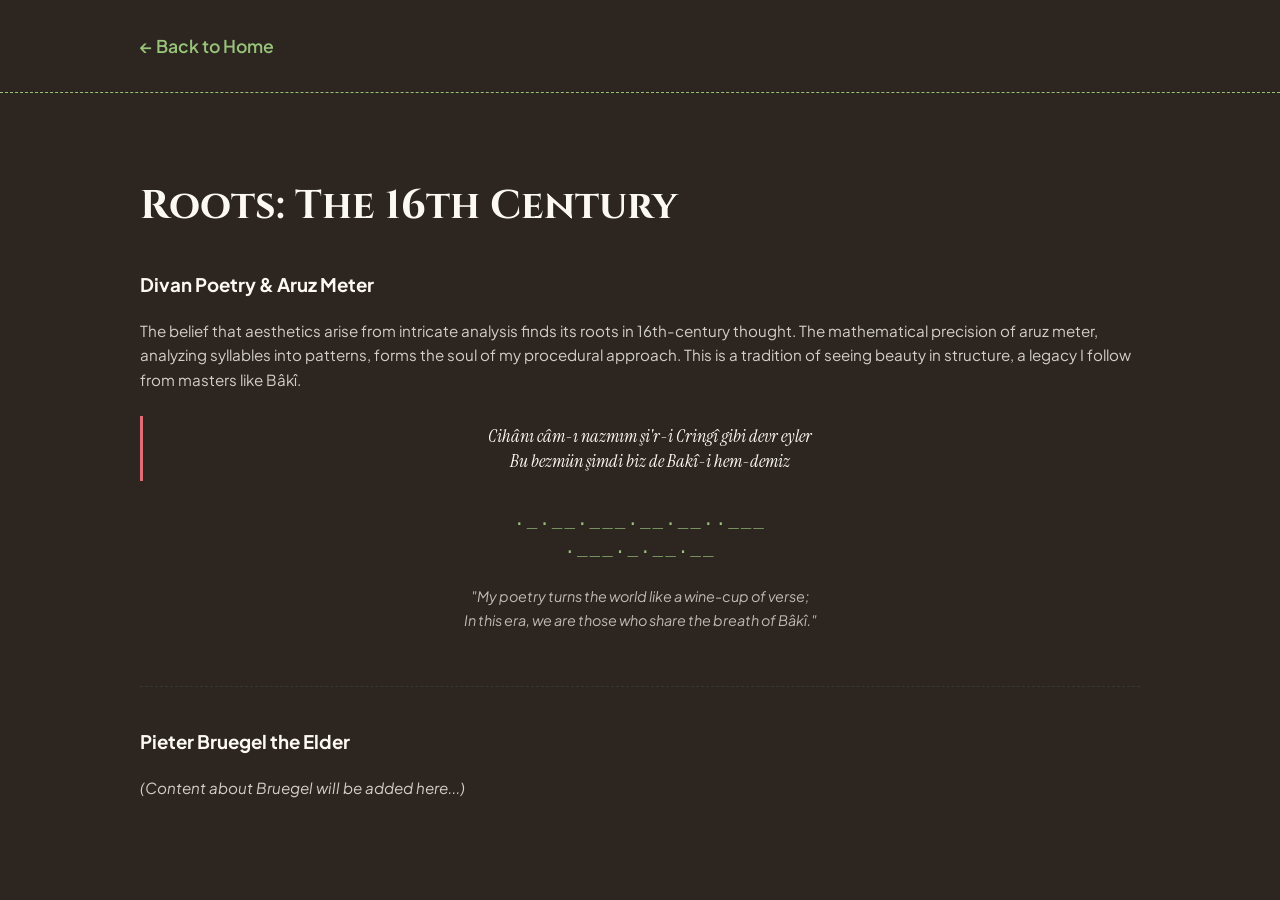
==== 16th-century.html @ cf0208a7 "first commit" ====
<!DOCTYPE html>
<html lang="en">
<head>
    <meta charset="UTF-8">
    <meta name="viewport" content="width=device-width, initial-scale=1.0">
    <title>Roots: 16th Century | Onur Çulhaoğlu</title>
    <link rel="preconnect" href="https://fonts.googleapis.com">
    <link rel="preconnect" href="https://fonts.gstatic.com" crossorigin>
    <link href="https://fonts.googleapis.com/css2?family=Cinzel:wght@500;700&family=Instrument+Serif:ital@0;1&family=Plus+Jakarta+Sans:wght@400;500;600&display=swap" rel="stylesheet">
    <link rel="stylesheet" href="style.css">
</head>
<body>
    <header class="page-header">
        <div class="container">
            <a href="index.html" class="back-link">&larr; Back to Home</a>
        </div>
    </header>
    <main class="container">
        <section class="gallery-section">
            <h2 class="section-title">Roots: The 16th Century</h2>
            
            <div class="modal-section">
                <h3>Divan Poetry & Aruz Meter</h3>
                <p class="inspiration-desc">The belief that aesthetics arise from intricate analysis finds its roots in 16th-century thought. The mathematical precision of aruz meter, analyzing syllables into patterns, forms the soul of my procedural approach. This is a tradition of seeing beauty in structure, a legacy I follow from masters like Bâkî.</p>
                <div class="couplet">
                    <p>Cihânı câm-ı nazmım şi'r-i Cringî gibi devr eyler</p>
                    <p>Bu bezmün şimdi biz de Bakî-i hem-demiz</p>
                </div>
                <code class="aruz-pattern">._.__.___.__.__..___<br>.___._.__.__</code>
                <p class="translation">"My poetry turns the world like a wine-cup of verse;<br>In this era, we are those who share the breath of Bâkî."</p>
            </div>
            <div class="modal-section">
                <h3>Pieter Bruegel the Elder</h3>
                <p class="inspiration-desc"><em>(Content about Bruegel will be added here...)</em></p>
            </div>
        </section>
    </main>
</body>
</html>
---- style.css ----
/* Temel Sıfırlamalar ve Renk Paleti */
:root {
    --bg-color: #2c2520;        /* Koyu toprak/kahve tonu */
    --text-color: #fcf8f2;      /* Sıcak parşömen kağıdı rengi */
    --accent-color: #e06c75;    /* Canlı kırmızı */
    --secondary-color: #98c379; /* Canlı yeşil */
    --card-bg: #3a312c;         /* Arka plandan biraz daha açık koyu ton */
}

body {
    margin: 0;
    padding: 0;
    background-color: var(--bg-color);
    color: var(--text-color);
    font-family: 'Plus Jakarta Sans', sans-serif;
    line-height: 1.6;
}

.container {
    max-width: 1000px;
    margin: 0 auto;
    padding: 0 2rem;
}

/* Üst Kısım Tasarımı */
.hero-section {
    padding: 5rem 0 3rem 0;
    border-bottom: 1px dashed var(--secondary-color); /* Kilim dikişi gibi hafif kesikli çizgi */
}

.site-title {
    font-family: 'Cinzel', serif;
    font-size: 3rem;
    margin: 0;
    color: var(--text-color);
    letter-spacing: 2px;
}

.subtitle {
    font-family: 'Plus Jakarta Sans', sans-serif;
    font-size: 1.2rem;
    color: var(--accent-color);
    text-transform: uppercase;
    letter-spacing: 1px;
    margin-top: 0.5rem;
    font-weight: 600;
}

.manifesto {
    margin-top: 3rem;
    max-width: 700px;
}

.manifesto em {
    font-family: 'Instrument Serif', serif;
    font-size: 1.8rem;
    color: var(--secondary-color);
    line-height: 1.3;
    display: block;
    margin-bottom: 1.5rem;
}

.bio-text {
    font-size: 1.1rem;
    opacity: 0.9;
}

/* Visual Synthesis Section */
.visual-synthesis-section {
    padding: 4rem 0;
    background-color: #25201b; /* Slightly different bg to stand out */
    border-bottom: 1px dashed var(--secondary-color);
}

.visuals-grid {
    display: grid;
    grid-template-columns: 1fr 1fr;
    gap: 3rem;
    align-items: start;
}

.visual-item {
    text-align: center;
}

.visual-item h3 {
    font-family: 'Cinzel', serif;
    font-size: 1.5rem;
    color: var(--secondary-color);
    margin: 0 0 1rem 0;
}

.visual-item canvas {
    width: 100%;
    height: auto;
    border: 1px solid rgba(74, 107, 108, 0.15);
    background-color: var(--card-bg);
    border-radius: 4px;
}

.visual-item p {
    font-size: 0.9rem;
    opacity: 0.8;
    margin-top: 1rem;
    max-width: 400px;
    margin-left: auto;
    margin-right: auto;
}

/* Galeri Alanı */
.inspo-section,
.works-section {
    padding: 3rem 0;
}

.works-section {
    border-top: 1px dashed var(--secondary-color);
}

.section-title {
    font-family: 'Cinzel', serif;
    font-size: 2.2rem;
    margin-bottom: 2rem;
    position: relative;
    text-align: center;
}

.category-grid {
    display: grid;
    grid-template-columns: repeat(3, 1fr);
    gap: 2rem;
}

.category-card {
    display: block;
    background: var(--card-bg);
    border-radius: 4px;
    text-decoration: none;
    box-shadow: 0 4px 20px rgba(0, 0, 0, 0.2);
    transition: transform 0.3s ease, box-shadow 0.3s ease;
    position: relative;
    overflow: hidden;
    padding: 0;
    aspect-ratio: 4 / 3; /* Recommended aspect ratio */
}

.category-card:hover {
    transform: translateY(-8px);
    box-shadow: 0 12px 35px rgba(0, 0, 0, 0.3);
}

.category-card img {
    display: block;
    width: 100%;
    height: 100%;
    object-fit: cover;
    transition: transform 0.4s ease;
}

.category-card:hover img {
    transform: scale(1.1);
}

.category-card::after {
    content: attr(data-title);
    position: absolute;
    bottom: 0;
    left: 0;
    right: 0;
    padding: 1.5rem 1rem 1rem 1rem;
    background: linear-gradient(to top, rgba(0,0,0,0.9) 20%, transparent);
    color: white;
    text-align: center;
    font-family: 'Cinzel', serif;
    font-size: 1.5rem;
    opacity: 0;
    transform: translateY(20%);
    transition: opacity 0.4s ease, transform 0.4s ease;
    pointer-events: none;
}

.category-card:hover::after {
    opacity: 1;
    transform: translateY(0);
}

/* Text-based cards for Inspirations section */
.category-card--text {
    padding: 2rem;
    aspect-ratio: auto;
    text-align: center;
    color: var(--text-color);
}

.category-card--text:hover img { transform: none; }
.category-card--text::after { display: none; }

.category-card--text h3 {
    font-family: 'Cinzel', serif;
    font-size: 1.5rem;
    color: var(--secondary-color);
    margin: 0 0 0.75rem 0;
}

.category-card--text p {
    margin: 0;
    font-size: 0.95rem;
    opacity: 0.8;
}

.inspiration-desc {
    font-size: 0.95rem;
    opacity: 0.8;
    margin-bottom: 1.5rem;
}

.couplet {
    font-family: 'Instrument Serif', serif;
    font-size: 1.1rem;
    font-style: italic;
    text-align: center;
    margin: 1.5rem auto;
    padding: 0.5rem 0 0.5rem 1rem;
    border-left: 3px solid var(--accent-color);
    color: var(--text-color);
}

.couplet p { margin: 0; line-height: 1.4; }

.aruz-pattern { display: block; font-family: monospace; font-size: 1.1rem; text-align: center; color: var(--secondary-color); margin: 1.5rem 0; letter-spacing: 2px; }

.translation { font-size: 0.9rem; font-style: italic; text-align: center; opacity: 0.7; margin-top: 1rem; }


/* Responsive Design for smaller screens */
@media (max-width: 768px) {
    .category-grid {
        grid-template-columns: 1fr;
    }
    .visuals-grid {
        grid-template-columns: 1fr;
        gap: 4rem;
    }
}

.modal-section { margin-bottom: 2.5rem; padding-bottom: 2.5rem; border-bottom: 1px dashed rgba(74, 107, 108, 0.3); }
.modal-section:last-child { border-bottom: none; margin-bottom: 0; padding-bottom: 0; }

/* =============================================== */
/* STYLES FOR SUB-PAGES (CARDS, 3D MODELS)         */
/* =============================================== */

.page-header {
    padding: 2rem 0;
    border-bottom: 1px dashed var(--secondary-color);
    margin-bottom: 2rem;
}

.back-link {
    color: var(--secondary-color);
    text-decoration: none;
    font-weight: 600;
    font-size: 1.1rem;
    transition: color 0.2s ease;
}

.back-link:hover {
    color: var(--accent-color);
}

.gallery-section {
    padding: 1rem 0 4rem 0;
}

.gallery-section .section-title {
    text-align: left;
    font-size: 2.5rem;
}

.section-desc {
    font-size: 1.1rem;
    opacity: 0.9;
    max-width: 700px;
    margin-top: -1rem;
    margin-bottom: 4rem;
}

/* Card Deck Animation (for cards.html) */
.asset-grid {
    position: relative; 
    display: flex; 
    justify-content: center;
    align-items: center;
    min-height: 500px;
    margin-top: 2rem;
}

.asset-card {
    background: var(--card-bg);
    border: 1px solid rgba(74, 107, 108, 0.15);
    border-radius: 4px;
    overflow: hidden;
    box-shadow: 0 4px 20px rgba(44, 37, 32, 0.04);
    transition: transform 0.6s cubic-bezier(0.4, 0, 0.2, 1), box-shadow 0.4s ease;
    width: 280px;
    position: absolute;
    transform-origin: bottom center;
    animation: var(--fan-animation-name) forwards linear;
    animation-timeline: view(block); /* Animasyonun kaydırmaya bağlı olmasını sağlar */
    animation-range: entry 30% entry 70%; /* Animasyon başlangıç ve bitiş aralığı (daha merkezi) */
}

@keyframes fan-out-far-left   { to { transform: rotate(-18deg) translateX(-200px); } }
@keyframes fan-out-mid-left   { to { transform: rotate(-12deg) translateX(-130px); } }
@keyframes fan-out-near-left  { to { transform: rotate(-6deg) translateX(-65px); } }
@keyframes fan-out-center { to { transform: translateY(-30px); } }
@keyframes fan-out-near-right { to { transform: rotate(6deg) translateX(65px); } }
@keyframes fan-out-mid-right  { to { transform: rotate(12deg) translateX(130px); } }
@keyframes fan-out-far-right  { to { transform: rotate(18deg) translateX(200px); } }

@keyframes fan-out-left { to { transform: rotate(-15deg) translateX(-120px); } }
@keyframes fan-out-right { to { transform: rotate(15deg) translateX(120px); } }

.asset-card:nth-child(1) { --fan-animation-name: fan-out-far-left; }
.asset-card:nth-child(2) { --fan-animation-name: fan-out-mid-left; }
.asset-card:nth-child(3) { --fan-animation-name: fan-out-near-left; }
.asset-card:nth-child(4) { --fan-animation-name: fan-out-center; z-index: 2; }
.asset-card:nth-child(5) { --fan-animation-name: fan-out-near-right; }
.asset-card:nth-child(6) { --fan-animation-name: fan-out-mid-right; }
.asset-card:nth-child(7) { --fan-animation-name: fan-out-far-right; }

.asset-grid:has(.asset-card:first-child:nth-last-child(3)) .asset-card:nth-child(1) { --fan-animation-name: fan-out-left; }
.asset-grid:has(.asset-card:first-child:nth-last-child(3)) .asset-card:nth-child(2) { --fan-animation-name: fan-out-center; z-index: 2; }
.asset-grid:has(.asset-card:first-child:nth-last-child(3)) .asset-card:nth-child(3) { --fan-animation-name: fan-out-right; }

.deck-sub-title {
    font-family: 'Cinzel', serif;
    font-size: 1.3rem;
    color: var(--secondary-color);
    border-bottom: 1px solid rgba(74, 107, 108, 0.1);
    padding-bottom: 0.5rem;
    margin-top: 4rem;
    margin-bottom: 1.5rem;
    letter-spacing: 1px;
}

.asset-card:hover {
    transform: translateY(-15px) scale(1.03);
    box-shadow: 0 12px 35px rgba(44, 37, 32, 0.1);
    z-index: 10;
}

.asset-image-wrapper { display: block; line-height: 0; }
.asset-image-wrapper img { width: 100%; height: auto; display: block; }

/* 3D Models Container (for 3d-models.html) */
.models-container { display: grid; grid-template-columns: 1fr; gap: 2.5rem; }

.sketchfab-embed-wrapper {
    margin-bottom: 0;
    border: 1px solid rgba(74, 107, 108, 0.15);
    border-radius: 4px;
    overflow: hidden;
    box-shadow: 0 4px 20px rgba(0,0,0, 0.2);
    background: #25201b;
}

.sketchfab-embed-wrapper iframe { display: block; width: 100%; height: 480px; border: 0; }
.sketchfab-embed-wrapper p { background: var(--card-bg); padding: 0.75rem; margin: 0 !important; font-size: 0.8rem !important; text-align: center; line-height: 1.4; }
.sketchfab-embed-wrapper p a { color: var(--secondary-color) !important; }

/* Demo Showcase (for demos.html) */
.demo-showcase {
    background: var(--card-bg);
    border: 1px solid rgba(74, 107, 108, 0.15);
    border-radius: 4px;
    margin-top: -2rem;
    box-shadow: 0 4px 20px rgba(44, 37, 32, 0.04);
    overflow: hidden; /* To keep border-radius on children */
}

.demo-showcase .deck-sub-title {
    margin-top: 0;
    padding: 1.5rem 2rem 0 2rem;
    border-bottom: none;
}

.demo-media {
    padding: 1rem 2rem 0 2rem;
}

.demo-media img {
    width: 100%;
    display: block;
}

.demo-info {
    padding: 1.5rem 2rem 2rem 2rem;
}

.demo-info h4 {
    font-family: 'Cinzel', serif;
    font-size: 1.2rem;
    color: var(--text-color);
    margin: 0 0 1rem 0;
}

.demo-info p { margin: 0 0 2rem 0; opacity: 0.9; }

.button-link { display: inline-block; background-color: var(--secondary-color); color: var(--bg-color); padding: 0.8rem 1.5rem; border-radius: 4px; text-decoration: none; font-weight: 600; transition: background-color 0.3s ease, transform 0.3s ease; }
.button-link:hover { background-color: var(--accent-color); transform: translateY(-2px); }

/* =============================================== */
/* RETRO THEME (for retro-inspirations.html)       */
/* =============================================== */

.retro-theme {
    --bg-color: #3a3a3a; /* Daha yumuşak bir antrasit */
    --text-color: #f0f0f0;
    --accent-color: #ff4136;    /* NES Red */
    --secondary-color: #00bfff; /* NES Blue */
    --highlight-color: #ffff00; /* NES Yellow */

    font-family: 'Press Start 2P', cursive;
    font-size: 14px; /* Pixel fonts are best at specific sizes */
    line-height: 1.8;
    background-color: var(--bg-color);
    color: var(--text-color);
    image-rendering: pixelated;
}

.retro-theme .page-header { border-bottom-color: var(--accent-color); }
.retro-theme .back-link { color: var(--secondary-color); font-size: 1em; }
.retro-theme .back-link:hover { color: var(--highlight-color); }

.retro-theme .section-title {
    font-size: 2em;
    color: var(--accent-color);
    text-shadow: 3px 3px 0 var(--secondary-color);
    letter-spacing: 2px;
    margin-bottom: 3rem;
}

.retro-theme .modal-section { border-color: rgba(255, 255, 255, 0.2); }
.retro-theme .modal-section h3 { font-family: 'Press Start 2P', cursive; color: var(--highlight-color); font-size: 1.2em; }
.retro-theme .inspiration-desc { font-size: 1em; opacity: 0.9; }

.game-showcase {
    display: flex;
    gap: 2rem;
    align-items: center;
    background-color: #4a4a4a; /* Daha açık bir gri */
    padding: 2rem;
    border: 2px solid var(--secondary-color);
    margin-bottom: 3rem;
}

.game-media { flex: 1; }
.game-media img { width: 100%; display: block; border: 2px solid var(--text-color); }

.game-info { flex: 2; }
.game-info h3 { font-family: 'Press Start 2P', cursive; color: var(--accent-color); font-size: 1.5em; margin: 0 0 1rem 0; }
.game-info p { margin: 0; opacity: 0.9; }

@media (max-width: 768px) {
    .game-showcase {
        flex-direction: column;
    }
    .retro-theme .section-title { font-size: 1.5em; }
    .game-info h3 { font-size: 1.2em; }
}

/* =============================================== */
/* TERMINAL THEME (for procedural-inspirations.html) */
/* =============================================== */

.terminal-theme {
    --bg-color: #282c34;        /* Antrasit */
    --text-color: #c5c8c6;      /* Açık gri */
    --accent-color: #8cda8c;    /* Terminal yeşili */
    --secondary-color: #f0c674; /* Terminal sarısı/amber */
    --highlight-color: #61afef; /* Terminal mavisi */

    font-family: 'Source Code Pro', monospace;
    background-color: var(--bg-color);
    color: var(--text-color);
}

.terminal-theme .page-header { border-bottom-color: var(--accent-color); }
.terminal-theme .back-link { color: var(--secondary-color); }
.terminal-theme .back-link:hover { color: var(--highlight-color); }

.terminal-theme .section-title {
    font-family: 'Source Code Pro', monospace;
    font-weight: 700;
    color: var(--accent-color);
    text-align: left;
    font-size: 2.2rem;
}

.terminal-theme .section-title::after {
    content: '▋';
    display: inline-block;
    animation: blink 1s step-end infinite;
    color: var(--accent-color);
    margin-left: 0.5rem;
}

@keyframes blink {
    from, to { opacity: 1; }
    50% { opacity: 0; }
}

.terminal-theme .modal-section h3 {
    font-family: 'Source Code Pro', monospace;
    color: var(--secondary-color);
    font-size: 1.5rem;
}

.interactive-demo {
    background-color: rgba(0,0,0,0.2);
    border: 1px solid rgba(255,255,255,0.1);
    padding: 1.5rem;
    margin-top: 1rem;
    display: flex;
    flex-wrap: wrap;
    gap: 1.5rem;
    align-items: center;
}

.interactive-demo .button-link { font-family: 'Source Code Pro', monospace; }
.interactive-demo input[type="text"] { background: #333; border: 1px solid #555; color: var(--text-color); padding: 0.8rem; font-family: 'Source Code Pro', monospace; border-radius: 4px; }
.interactive-demo .result-display { font-size: 2rem; font-weight: 700; color: var(--highlight-color); }
.interactive-demo canvas { width: 256px; height: 256px; image-rendering: pixelated; border: 1px solid #555; }

.terminal-theme .inspiration-desc code {
    background-color: rgba(0,0,0,0.3);
    color: var(--accent-color);
    padding: 0.1em 0.4em;
    border-radius: 3px;
}

/* =============================================== */
/* PROJECT DETAIL PAGE (for patina.html etc.)      */
/* =============================================== */

.project-article {
    max-width: 750px; /* Good reading width */
    margin: 0 auto;
}

.project-article p {
    font-size: 1.1rem;
    line-height: 1.7;
    margin-bottom: 1.5rem;
    opacity: 0.9;
}

.project-article img {
    width: 100%;
    height: auto;
    display: block;
    margin: 2rem auto 0.5rem auto;
    border-radius: 4px;
    border: 1px solid rgba(74, 107, 108, 0.15);
    box-shadow: 0 4px 20px rgba(44, 37, 32, 0.04);
}

.project-article .image-caption {
    display: block;
    text-align: center;
    font-size: 0.9rem;
    font-style: italic;
    opacity: 0.8;
    margin-top: 1rem;
    margin-bottom: 2.5rem;
}

.project-article .final-verdict {
    margin-top: 3rem;
    padding: 1.5rem;
    background-color: rgba(0,0,0,0.1);
    border-left: 4px solid var(--accent-color);
}

.project-article h4 {
    margin: 3rem 0 1rem 0;
    font-family: 'Cinzel', serif;
    color: var(--accent-color);
    font-size: 1.4rem;
}

.project-article .final-verdict h4 {
    margin-top: 0;
}

.project-article h5 {
    margin: 2.5rem 0 1rem 0;
    font-family: 'Cinzel', serif;
    color: var(--accent-color);
    font-size: 1.2rem;
}

.asset-grid-container {
    display: grid;
    grid-template-columns: repeat(2, 1fr);
    gap: 1rem;
}

.asset-grid-container img {
    width: 100%;
    height: auto;
    margin: 0;
    border-radius: 4px;
    border: 1px solid rgba(74, 107, 108, 0.15);
    box-shadow: 0 4px 20px rgba(44, 37, 32, 0.04);
}

.category-card h3.title-monospace,
.gallery-section .section-title.title-monospace {
    font-family: 'Source Code Pro', monospace;
    letter-spacing: normal;
    text-transform: none;
    font-weight: 400;
}

/* =============================================== */
/* PATINA THEME                                    */
/* =============================================== */
.patina-theme {
    --bg-color: #3a3a3a;
    --text-color: #dcdcdc;
    --accent-color: #8c8c8c;
    --secondary-color: #6a6a6a;
    background-color: var(--bg-color);
    color: var(--text-color);
}
.patina-theme .page-header { border-bottom-color: var(--secondary-color); }
.patina-theme .back-link { color: var(--secondary-color); }
.patina-theme .back-link:hover { color: var(--accent-color); }
.patina-theme .section-title { color: var(--text-color); }
.patina-theme .project-article h4 { color: var(--accent-color); }
.patina-theme .project-article img { border-color: rgba(255,255,255,0.1); }
.patina-theme .final-verdict { background-color: rgba(0,0,0,0.2); border-left-color: var(--accent-color); }

/* =============================================== */
/* HE LIVED THEME                                  */
/* =============================================== */
.he-lived-theme {
    --bg-color: #2c3e50;
    --text-color: #ecf0f1;
    --accent-color: #3498db;
    --secondary-color: #95a5a6;
    background-color: var(--bg-color);
    color: var(--text-color);
}
.he-lived-theme .page-header { border-bottom-color: var(--secondary-color); }
.he-lived-theme .back-link { color: var(--secondary-color); }
.he-lived-theme .back-link:hover { color: var(--accent-color); }
.he-lived-theme .section-title { color: var(--text-color); }
.he-lived-theme .project-article h4 { color: var(--accent-color); }
.he-lived-theme .project-article img { border-color: rgba(255,255,255,0.1); }
.he-lived-theme .final-verdict { background-color: rgba(0,0,0,0.2); border-left-color: var(--accent-color); }
.he-lived-theme .button-link { background-color: var(--accent-color); color: var(--bg-color); }
.he-lived-theme .button-link:hover { background-color: var(--secondary-color); }

/* =============================================== */
/* ADWQ THEME                                      */
/* =============================================== */
.adwq-theme {
    --bg-color: #3c3c4c;        /* PS1 Dark Purple-Gray */
    --text-color: #dcdbe0;      /* PS1 Light Gray */
    --accent-color: #a08fba;    /* PS1 Muted Magenta */
    --secondary-color: #74a09c; /* PS1 Desaturated Teal */
    background-color: var(--bg-color);
    color: var(--text-color);
}
.adwq-theme .page-header { border-bottom-color: var(--secondary-color); }
.adwq-theme .back-link { color: var(--secondary-color); opacity: 0.8; }
.adwq-theme .back-link:hover { color: var(--accent-color); }
.adwq-theme .section-title { color: var(--text-color); }
.adwq-theme .project-article h4 { color: var(--accent-color); }
.adwq-theme .project-article img { border-color: rgba(0,0,0,0.2); }
.adwq-theme .project-article img[src="games/adwq/2.webp"] {
    mix-blend-mode: multiply; /* Makes white background transparent */
    background-color: transparent;
}
.adwq-theme .final-verdict { background-color: rgba(0,0,0,0.15); border-left-color: var(--accent-color); }
.adwq-theme .button-link { background-color: var(--secondary-color); color: var(--bg-color); }
.adwq-theme .button-link:hover { background-color: var(--accent-color); }


/* =============================================== */
/* SAILING THEME (for oh-noah.html)                */
/* =============================================== */

.sailing-theme {
    --bg-color: #436B95;        /* Ultramarine Blue */
    --text-color: #f0eada;      /* Parchment/Light Beige */
    --accent-color: #E8C77B;    /* Sandy Gold */
    --secondary-color: #D2B48C; /* Tan / Wood color */
    --highlight-color: #FFFFFF;

    font-family: 'Plus Jakarta Sans', sans-serif;
    background-color: var(--bg-color);
    color: var(--text-color);
}

.sailing-theme .page-header { border-bottom-color: rgba(255, 255, 255, 0.2); }
.sailing-theme .back-link { color: var(--accent-color); }
.sailing-theme .back-link:hover { color: var(--highlight-color); }

.sailing-theme .section-title {
    /* The user requested 'Alkhemikal'. It is prioritized here. */
    /* 'MedievalSharp' is used as a web-safe fallback from Google Fonts. */
    font-family: 'Alkhemikal', 'MedievalSharp', cursive;
    font-size: 3.5rem;
    color: var(--accent-color);
    text-align: left;
    text-shadow: 2px 2px 4px rgba(0,0,0,0.2);
}

.sailing-theme .project-article p { opacity: 0.95; }
.sailing-theme .project-article h4 { color: var(--accent-color); border-bottom: 1px solid rgba(255, 255, 255, 0.2); padding-bottom: 0.5rem; }
.sailing-theme .project-article img { border-color: rgba(0,0,0,0.2); box-shadow: 0 8px 25px rgba(0, 0, 0, 0.2); }
.sailing-theme .image-caption { color: var(--accent-color); opacity: 0.9; }

.sailing-theme .deck-sub-title {
    color: var(--accent-color);
    border-bottom-color: rgba(255, 255, 255, 0.2);
}

.sailing-theme .asset-card {
    transform-origin: center center;
    animation: deal-card forwards linear;
    animation-timeline: view(block);
    animation-range: entry 10% entry 60%;
    background-color: transparent;
    border: none;
}
.sailing-theme .asset-card {
    background-color: transparent;
    border: none;
}
.sailing-theme .asset-card:hover {
    box-shadow: 0 12px 35px rgba(0, 0, 0, 0.2);
    transform: translateY(-10px) scale(1.05) rotate(var(--r)) !important;
    z-index: 10;
}

@keyframes deal-card {
    from { opacity: 0; transform: translateX(80vw) translateY(-20vh) rotate(45deg) scale(0.8); }
    to { opacity: 1; transform: translateX(var(--tx, 0)) translateY(var(--ty, 0)) rotate(var(--r, 0deg)); }
}

.sailing-theme .asset-card:nth-child(1) { --tx: -150px; --ty: 20px; --r: -15deg; }
.sailing-theme .asset-card:nth-child(2) { --tx: 50px; --ty: -30px; --r: 10deg; }
.sailing-theme .asset-card:nth-child(3) { --tx: -50px; --ty: 50px; --r: -5deg; }
.sailing-theme .asset-card:nth-child(4) { --tx: 0px; --ty: 0px; --r: 2deg; z-index: 2; }
.sailing-theme .asset-card:nth-child(5) { --tx: 150px; --ty: 40px; --r: 18deg; }
.sailing-theme .asset-card:nth-child(6) { --tx: -120px; --ty: -60px; --r: -20deg; }
.sailing-theme .asset-card:nth-child(7) { --tx: 100px; --ty: 80px; --r: 5deg; }

.sailing-theme .asset-grid:has(.asset-card:first-child:nth-last-child(3)) .asset-card:nth-child(1) { --tx: -150px; --ty: 0px; --r: -15deg; }
.sailing-theme .asset-grid:has(.asset-card:first-child:nth-last-child(3)) .asset-card:nth-child(2) { --tx: 0px; --ty: -20px; --r: 2deg; z-index: 2; }
.sailing-theme .asset-grid:has(.asset-card:first-child:nth-last-child(3)) .asset-card:nth-child(3) { --tx: 150px; --ty: 0px; --r: 15deg; }

.sailing-theme .final-verdict {
    background-color: rgba(0, 0, 0, 0.15);
    border-left-color: var(--accent-color);
    color: var(--text-color);
}

.sailing-theme::before,
.sailing-theme::after {
    content: '';
    position: absolute;
    background-image: url('games/ohnoah/0.webp');
    background-size: contain;
    background-repeat: no-repeat;
    width: 200px;
    height: 200px;
    opacity: 0.4;
    z-index: -1;
    pointer-events: none;
}

.sailing-theme::before {
    top: 15%;
    left: 5%;
    transform: rotate(-20deg);
}

.sailing-theme::after {
    bottom: 15%;
    right: 5%;
    transform: rotate(15deg) scaleX(-1);
}
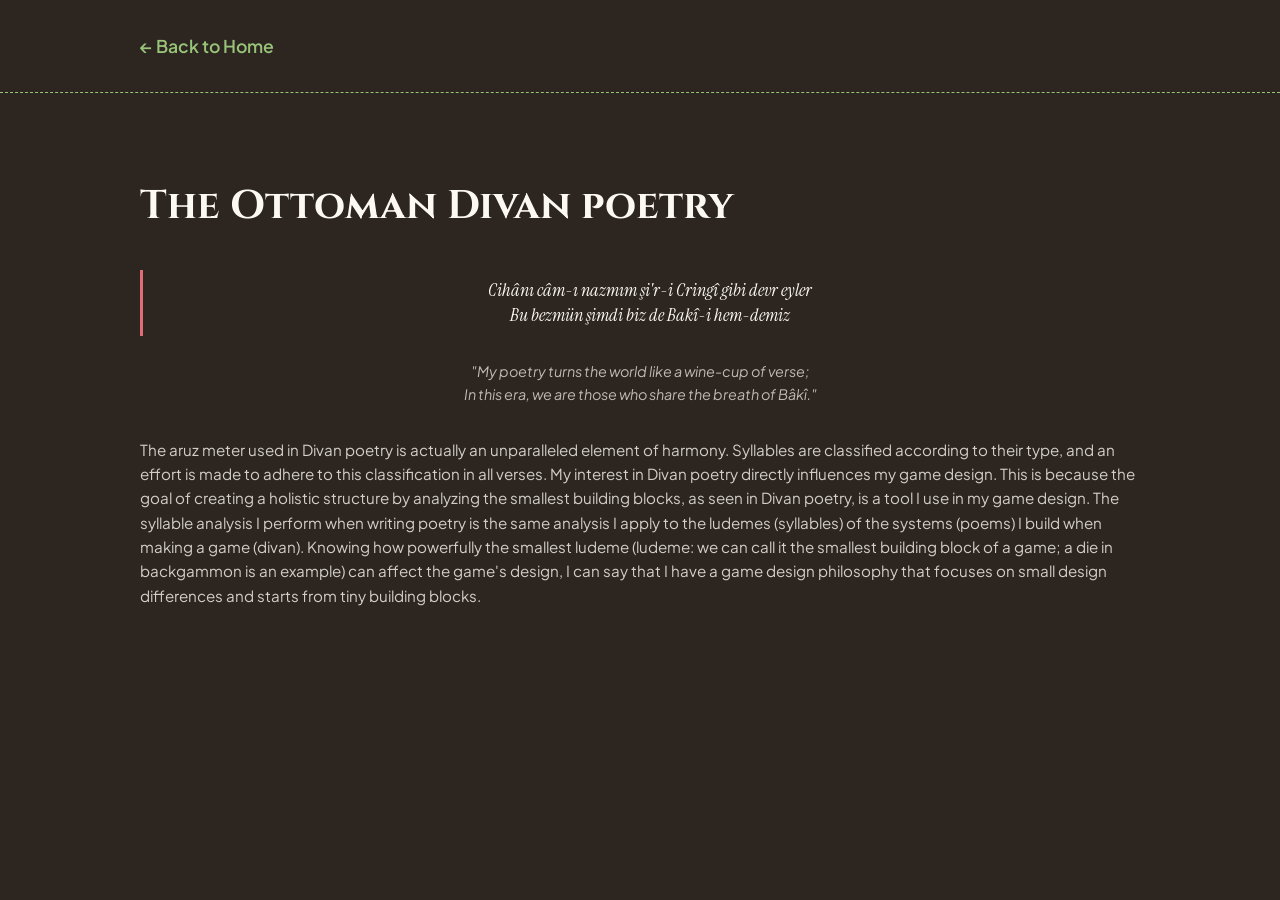
==== commit eaa39305: "qol" ====
--- a/16th-century.html
+++ b/16th-century.html
@@ -3,7 +3,7 @@
 <head>
     <meta charset="UTF-8">
     <meta name="viewport" content="width=device-width, initial-scale=1.0">
-    <title>Roots: 16th Century | Onur Çulhaoğlu</title>
+    <title>The Ottoman Divan poetry | Onur Çulhaoğlu</title>
     <link rel="preconnect" href="https://fonts.googleapis.com">
     <link rel="preconnect" href="https://fonts.gstatic.com" crossorigin>
     <link href="https://fonts.googleapis.com/css2?family=Cinzel:wght@500;700&family=Instrument+Serif:ital@0;1&family=Plus+Jakarta+Sans:wght@400;500;600&display=swap" rel="stylesheet">
@@ -17,21 +17,15 @@
     </header>
     <main class="container">
         <section class="gallery-section">
-            <h2 class="section-title">Roots: The 16th Century</h2>
+            <h2 class="section-title">The Ottoman Divan poetry</h2>
             
             <div class="modal-section">
-                <h3>Divan Poetry & Aruz Meter</h3>
-                <p class="inspiration-desc">The belief that aesthetics arise from intricate analysis finds its roots in 16th-century thought. The mathematical precision of aruz meter, analyzing syllables into patterns, forms the soul of my procedural approach. This is a tradition of seeing beauty in structure, a legacy I follow from masters like Bâkî.</p>
                 <div class="couplet">
                     <p>Cihânı câm-ı nazmım şi'r-i Cringî gibi devr eyler</p>
                     <p>Bu bezmün şimdi biz de Bakî-i hem-demiz</p>
                 </div>
-                <code class="aruz-pattern">._.__.___.__.__..___<br>.___._.__.__</code>
                 <p class="translation">"My poetry turns the world like a wine-cup of verse;<br>In this era, we are those who share the breath of Bâkî."</p>
-            </div>
-            <div class="modal-section">
-                <h3>Pieter Bruegel the Elder</h3>
-                <p class="inspiration-desc"><em>(Content about Bruegel will be added here...)</em></p>
+                <p class="inspiration-desc" style="margin-top: 2rem;">The aruz meter used in Divan poetry is actually an unparalleled element of harmony. Syllables are classified according to their type, and an effort is made to adhere to this classification in all verses. My interest in Divan poetry directly influences my game design. This is because the goal of creating a holistic structure by analyzing the smallest building blocks, as seen in Divan poetry, is a tool I use in my game design. The syllable analysis I perform when writing poetry is the same analysis I apply to the ludemes (syllables) of the systems (poems) I build when making a game (divan). Knowing how powerfully the smallest ludeme (ludeme: we can call it the smallest building block of a game; a die in backgammon is an example) can affect the game's design, I can say that I have a game design philosophy that focuses on small design differences and starts from tiny building blocks.</p>
             </div>
         </section>
     </main>
--- a/style.css
+++ b/style.css
@@ -65,6 +65,11 @@
     opacity: 0.9;
 }
 
+.about-section {
+    padding: 3rem 0;
+    border-bottom: 1px dashed var(--secondary-color);
+}
+
 /* Visual Synthesis Section */
 .visual-synthesis-section {
     padding: 4rem 0;
@@ -123,6 +128,15 @@
     margin-bottom: 2rem;
     position: relative;
     text-align: center;
+}
+
+.section-subtitle {
+    text-align: center;
+    font-size: 1.1rem;
+    max-width: 600px;
+    margin: -1.5rem auto 2.5rem auto;
+    opacity: 0.8;
+    font-style: italic;
 }
 
 .category-grid {
@@ -231,11 +245,25 @@
 
 .translation { font-size: 0.9rem; font-style: italic; text-align: center; opacity: 0.7; margin-top: 1rem; }
 
+.painter-name {
+    color: var(--secondary-color);
+    font-weight: 600;
+    font-style: normal;
+}
+
 
 /* Responsive Design for smaller screens */
 @media (max-width: 768px) {
     .category-grid {
         grid-template-columns: 1fr;
+    }
+    .sailing-theme .asset-grid {
+        /* On mobile, show fewer columns to make cards smaller but readable */
+        grid-template-columns: repeat(auto-fit, minmax(100px, 1fr));
+    }
+    .sailing-theme .asset-card:hover {
+        /* Disable hover transform on mobile for better usability */
+        transform: none;
     }
     .visuals-grid {
         grid-template-columns: 1fr;
@@ -284,6 +312,58 @@
     margin-top: -1rem;
     margin-bottom: 4rem;
 }
+
+/* Project Info Dropdown */
+.project-info-dropdown {
+    position: relative;
+    display: inline-block;
+    margin-top: -1.5rem;
+    margin-bottom: 3rem;
+}
+
+.dropdown-toggle {
+    background-color: transparent;
+    color: var(--secondary-color);
+    padding: 0.6rem 1.2rem;
+    font-size: 0.9rem;
+    font-family: 'Plus Jakarta Sans', sans-serif;
+    border: 1px solid var(--secondary-color);
+    border-radius: 4px;
+    cursor: pointer;
+    transition: background-color 0.3s, color 0.3s;
+}
+
+.dropdown-toggle:hover {
+    background-color: var(--secondary-color);
+    color: var(--bg-color);
+}
+
+.dropdown-toggle::after {
+    content: ' ▼';
+    font-size: 0.7em;
+    margin-left: 5px;
+}
+
+.dropdown-content {
+    display: none;
+    position: absolute;
+    background-color: var(--card-bg);
+    min-width: 350px;
+    box-shadow: 0 8px 16px 0 rgba(0,0,0,0.3);
+    z-index: 100;
+    border-radius: 4px;
+    padding: 1rem 1.5rem;
+    border: 1px solid var(--secondary-color);
+    margin-top: 0.5rem;
+}
+
+.dropdown-content.show { display: block; }
+
+.project-info-list { list-style: none; padding: 0; margin: 0; font-size: 0.9rem; }
+.project-info-list li { padding: 0.5rem 0; display: flex; border-bottom: 1px solid rgba(128, 128, 128, 0.1); }
+.project-info-list li:last-child { border-bottom: none; }
+.project-info-list li strong { color: var(--secondary-color); width: 110px; flex-shrink: 0; }
+
 
 /* Card Deck Animation (for cards.html) */
 .asset-grid {
@@ -294,6 +374,14 @@
     min-height: 500px;
     margin-top: 2rem;
 }
+.sailing-theme .asset-grid {
+    display: grid;
+    /* Create a responsive grid that fits as many cards as possible */
+    grid-template-columns: repeat(auto-fit, minmax(140px, 1fr));
+    gap: 1.5rem;
+    min-height: auto;
+    align-items: start;
+}
 
 .asset-card {
     background: var(--card-bg);
@@ -303,7 +391,7 @@
     box-shadow: 0 4px 20px rgba(44, 37, 32, 0.04);
     transition: transform 0.6s cubic-bezier(0.4, 0, 0.2, 1), box-shadow 0.4s ease;
     width: 280px;
-    position: absolute;
+    position: relative; /* Changed from absolute */
     transform-origin: bottom center;
     animation: var(--fan-animation-name) forwards linear;
     animation-timeline: view(block); /* Animasyonun kaydırmaya bağlı olmasını sağlar */
@@ -731,39 +819,20 @@
 }
 
 .sailing-theme .asset-card {
-    transform-origin: center center;
-    animation: deal-card forwards linear;
-    animation-timeline: view(block);
-    animation-range: entry 10% entry 60%;
+    /* Override base styles for a static grid layout */
+    position: relative;
+    width: 100%;
+    animation: none; /* Remove dealing animation */
     background-color: transparent;
     border: none;
-}
-.sailing-theme .asset-card {
-    background-color: transparent;
-    border: none;
+    transition: transform 0.3s ease; /* Add a simple hover transition */
 }
 .sailing-theme .asset-card:hover {
     box-shadow: 0 12px 35px rgba(0, 0, 0, 0.2);
-    transform: translateY(-10px) scale(1.05) rotate(var(--r)) !important;
+    /* A simpler hover effect for the static grid */
+    transform: translateY(-8px) scale(1.05);
     z-index: 10;
 }
-
-@keyframes deal-card {
-    from { opacity: 0; transform: translateX(80vw) translateY(-20vh) rotate(45deg) scale(0.8); }
-    to { opacity: 1; transform: translateX(var(--tx, 0)) translateY(var(--ty, 0)) rotate(var(--r, 0deg)); }
-}
-
-.sailing-theme .asset-card:nth-child(1) { --tx: -150px; --ty: 20px; --r: -15deg; }
-.sailing-theme .asset-card:nth-child(2) { --tx: 50px; --ty: -30px; --r: 10deg; }
-.sailing-theme .asset-card:nth-child(3) { --tx: -50px; --ty: 50px; --r: -5deg; }
-.sailing-theme .asset-card:nth-child(4) { --tx: 0px; --ty: 0px; --r: 2deg; z-index: 2; }
-.sailing-theme .asset-card:nth-child(5) { --tx: 150px; --ty: 40px; --r: 18deg; }
-.sailing-theme .asset-card:nth-child(6) { --tx: -120px; --ty: -60px; --r: -20deg; }
-.sailing-theme .asset-card:nth-child(7) { --tx: 100px; --ty: 80px; --r: 5deg; }
-
-.sailing-theme .asset-grid:has(.asset-card:first-child:nth-last-child(3)) .asset-card:nth-child(1) { --tx: -150px; --ty: 0px; --r: -15deg; }
-.sailing-theme .asset-grid:has(.asset-card:first-child:nth-last-child(3)) .asset-card:nth-child(2) { --tx: 0px; --ty: -20px; --r: 2deg; z-index: 2; }
-.sailing-theme .asset-grid:has(.asset-card:first-child:nth-last-child(3)) .asset-card:nth-child(3) { --tx: 150px; --ty: 0px; --r: 15deg; }
 
 .sailing-theme .final-verdict {
     background-color: rgba(0, 0, 0, 0.15);
@@ -771,28 +840,37 @@
     color: var(--text-color);
 }
 
-.sailing-theme::before,
-.sailing-theme::after {
-    content: '';
+/* Decorative background elements for the sailing theme */
+.sailing-bg-elements {
     position: absolute;
-    background-image: url('games/ohnoah/0.webp');
-    background-size: contain;
-    background-repeat: no-repeat;
+    top: 0;
+    left: 0;
+    right: 0;
+    bottom: 0;
+    z-index: -1;
+    overflow: hidden;
+    pointer-events: none;
+}
+
+.sailing-bg-elements img {
+    position: absolute;
     width: 200px;
-    height: 200px;
-    opacity: 0.4;
-    z-index: -1;
-    pointer-events: none;
-}
-
-.sailing-theme::before {
-    top: 15%;
+    height: auto;
+    opacity: 0.15;
+}
+
+.sailing-bg-elements img:nth-of-type(odd) {
     left: 5%;
     transform: rotate(-20deg);
 }
 
-.sailing-theme::after {
-    bottom: 15%;
+.sailing-bg-elements img:nth-of-type(even) {
     right: 5%;
     transform: rotate(15deg) scaleX(-1);
-}+}
+
+.sailing-bg-elements img:nth-child(1) { top: 20vh; }
+.sailing-bg-elements img:nth-child(2) { top: 70vh; }
+.sailing-bg-elements img:nth-child(3) { top: 120vh; }
+.sailing-bg-elements img:nth-child(4) { top: 170vh; }
+.sailing-bg-elements img:nth-child(5) { top: 220vh; }
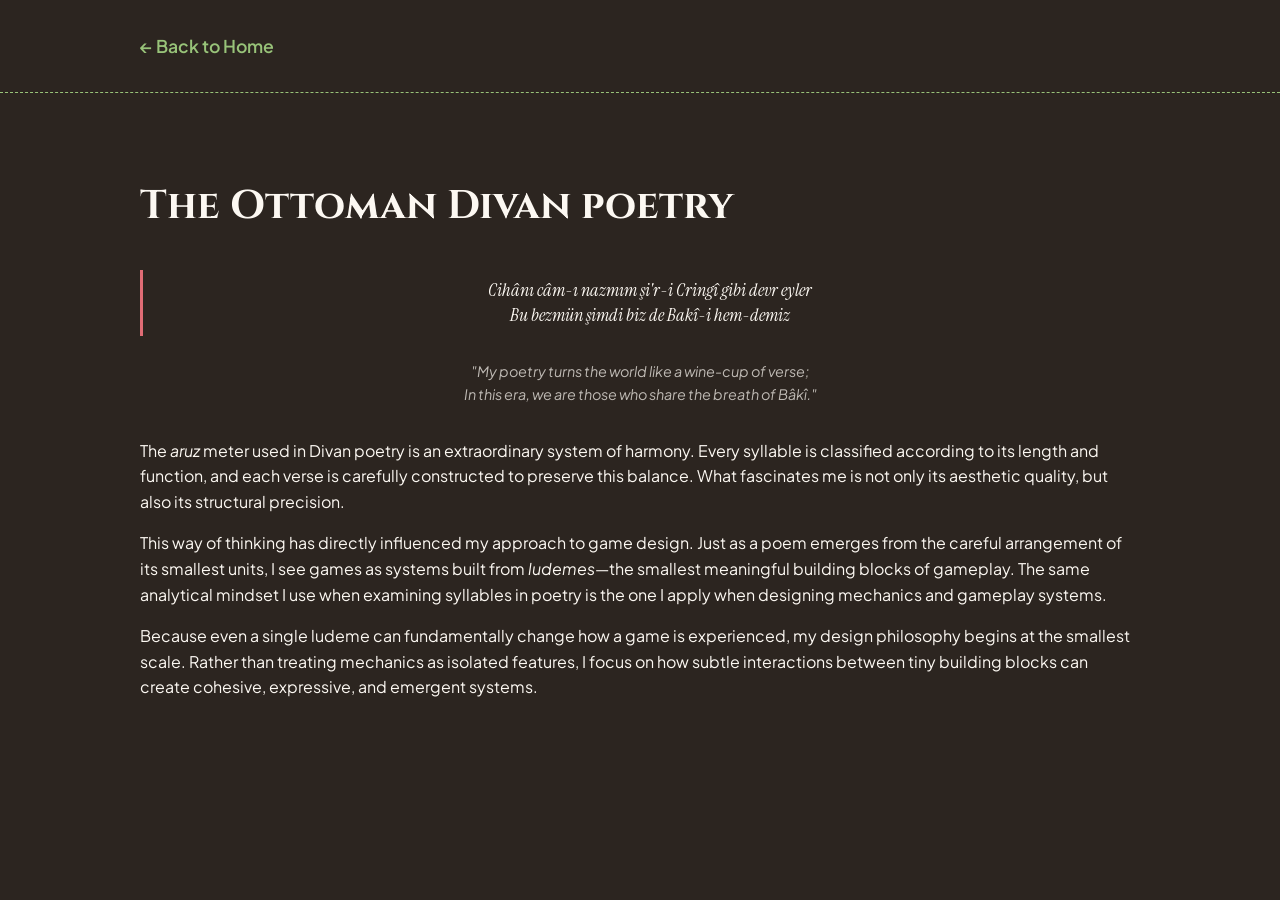
==== commit c0be2331: "Update 16th-century.html 7-7 update" ====
--- a/16th-century.html
+++ b/16th-century.html
@@ -25,8 +25,17 @@
                     <p>Bu bezmün şimdi biz de Bakî-i hem-demiz</p>
                 </div>
                 <p class="translation">"My poetry turns the world like a wine-cup of verse;<br>In this era, we are those who share the breath of Bâkî."</p>
-                <p class="inspiration-desc" style="margin-top: 2rem;">The aruz meter used in Divan poetry is actually an unparalleled element of harmony. Syllables are classified according to their type, and an effort is made to adhere to this classification in all verses. My interest in Divan poetry directly influences my game design. This is because the goal of creating a holistic structure by analyzing the smallest building blocks, as seen in Divan poetry, is a tool I use in my game design. The syllable analysis I perform when writing poetry is the same analysis I apply to the ludemes (syllables) of the systems (poems) I build when making a game (divan). Knowing how powerfully the smallest ludeme (ludeme: we can call it the smallest building block of a game; a die in backgammon is an example) can affect the game's design, I can say that I have a game design philosophy that focuses on small design differences and starts from tiny building blocks.</p>
-            </div>
+                <p class="inspiration-desc" style="margin-top: 2rem;"><p>
+The <em>aruz</em> meter used in Divan poetry is an extraordinary system of harmony. Every syllable is classified according to its length and function, and each verse is carefully constructed to preserve this balance. What fascinates me is not only its aesthetic quality, but also its structural precision.
+</p>
+
+<p>
+This way of thinking has directly influenced my approach to game design. Just as a poem emerges from the careful arrangement of its smallest units, I see games as systems built from <em>ludemes</em>—the smallest meaningful building blocks of gameplay. The same analytical mindset I use when examining syllables in poetry is the one I apply when designing mechanics and gameplay systems.
+</p>
+
+<p>
+Because even a single ludeme can fundamentally change how a game is experienced, my design philosophy begins at the smallest scale. Rather than treating mechanics as isolated features, I focus on how subtle interactions between tiny building blocks can create cohesive, expressive, and emergent systems.
+</p>
         </section>
     </main>
 </body>
